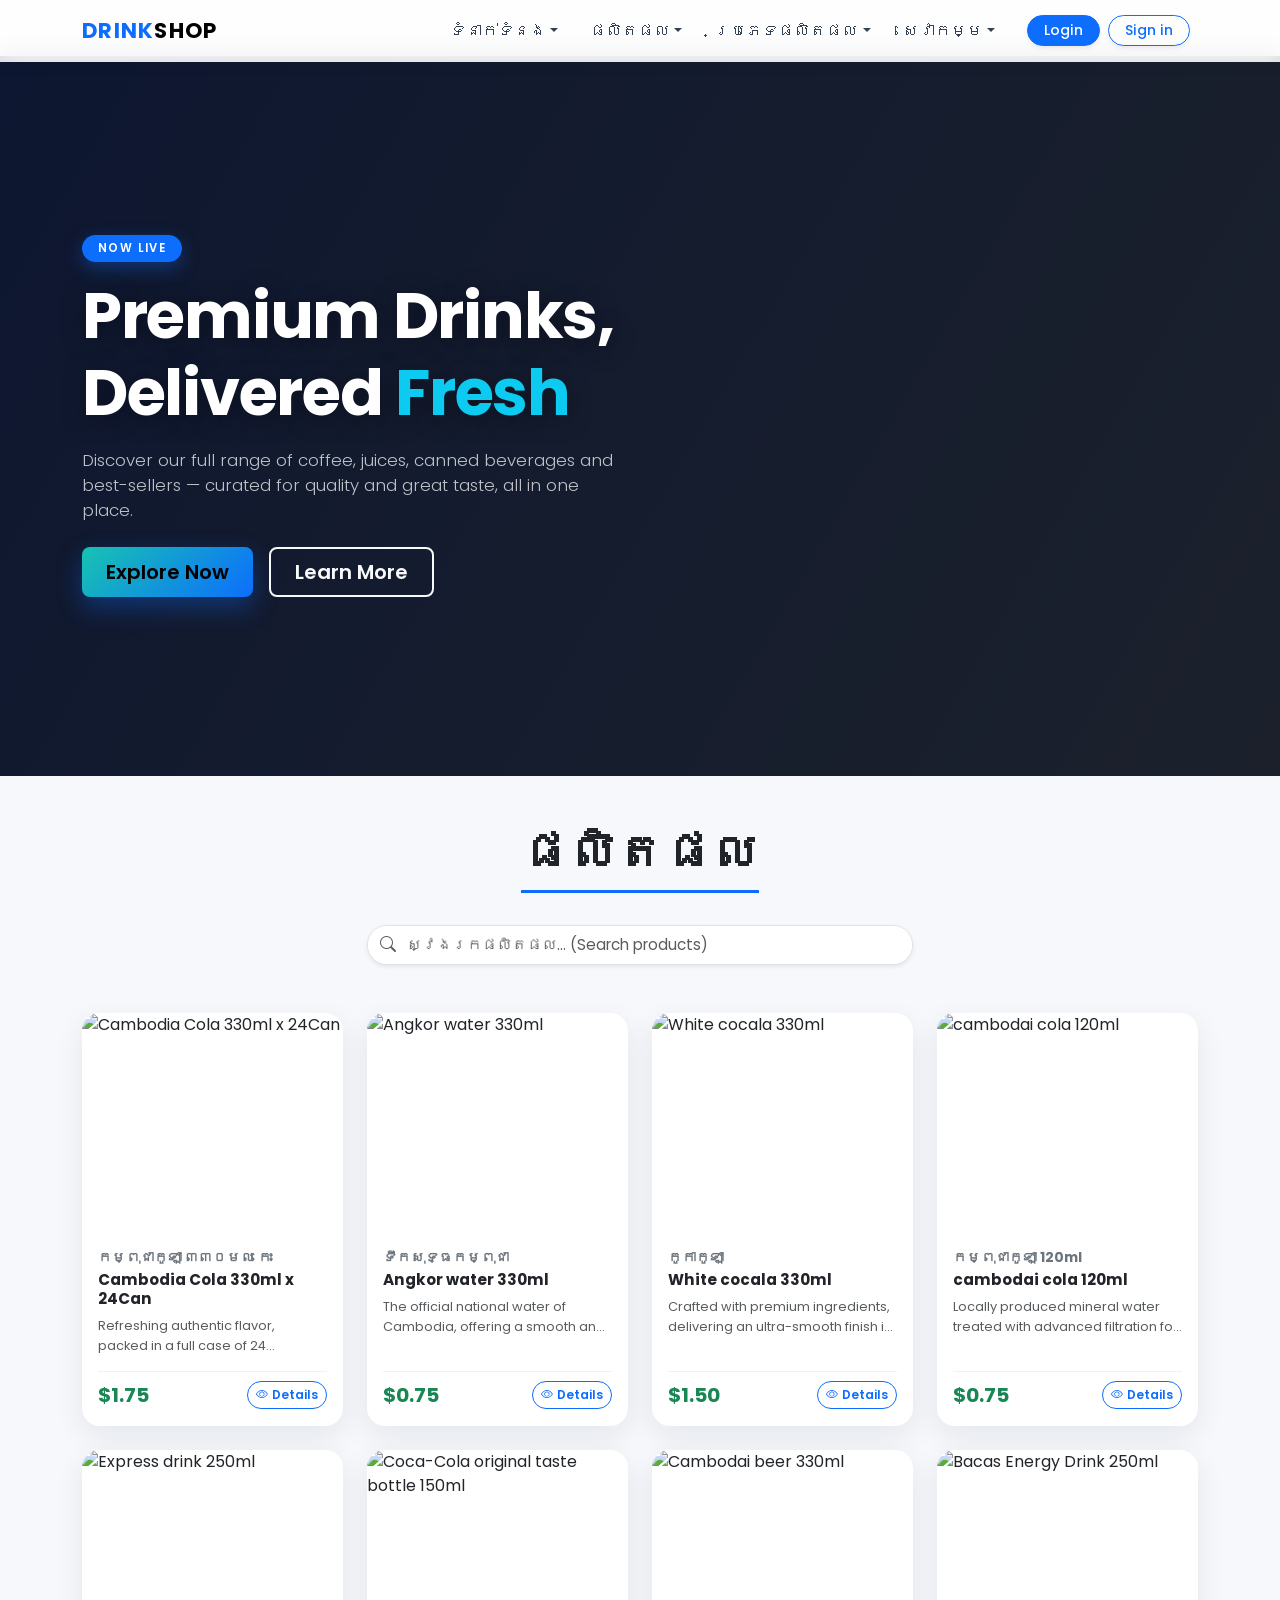
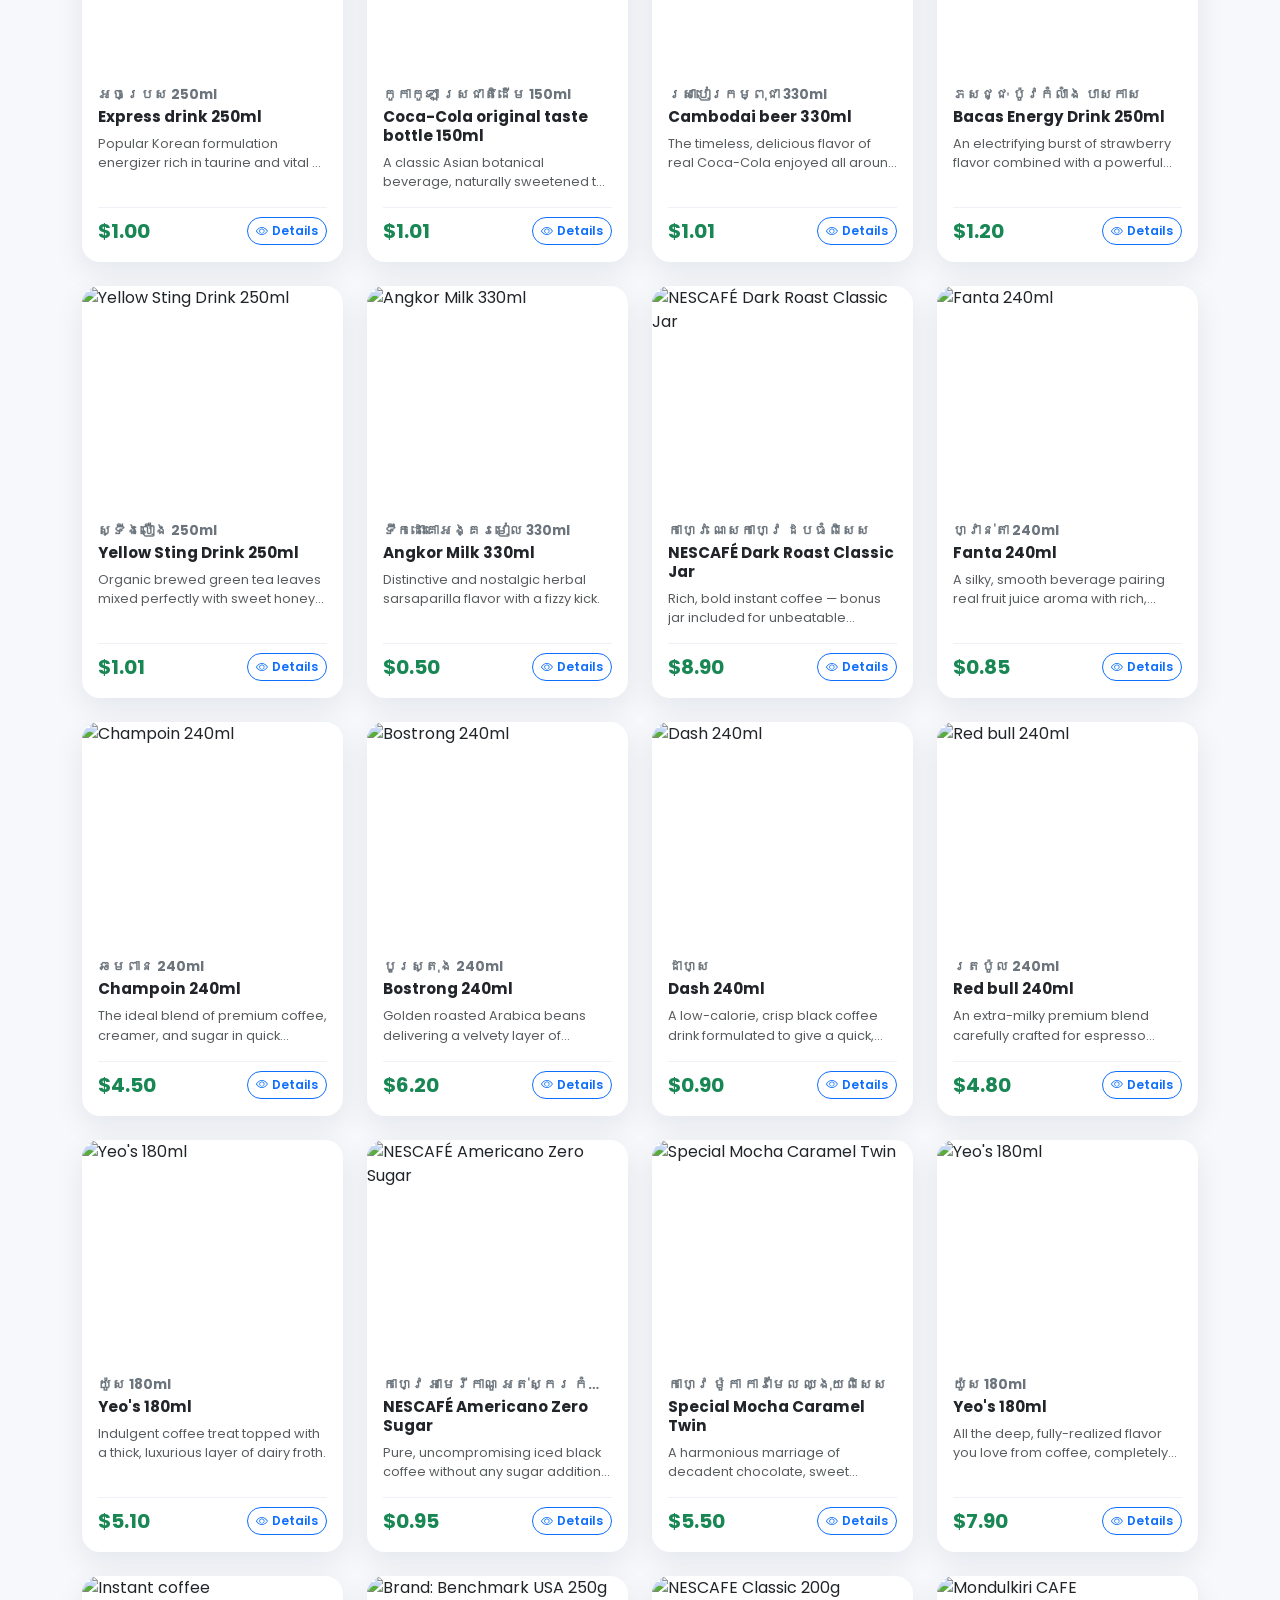
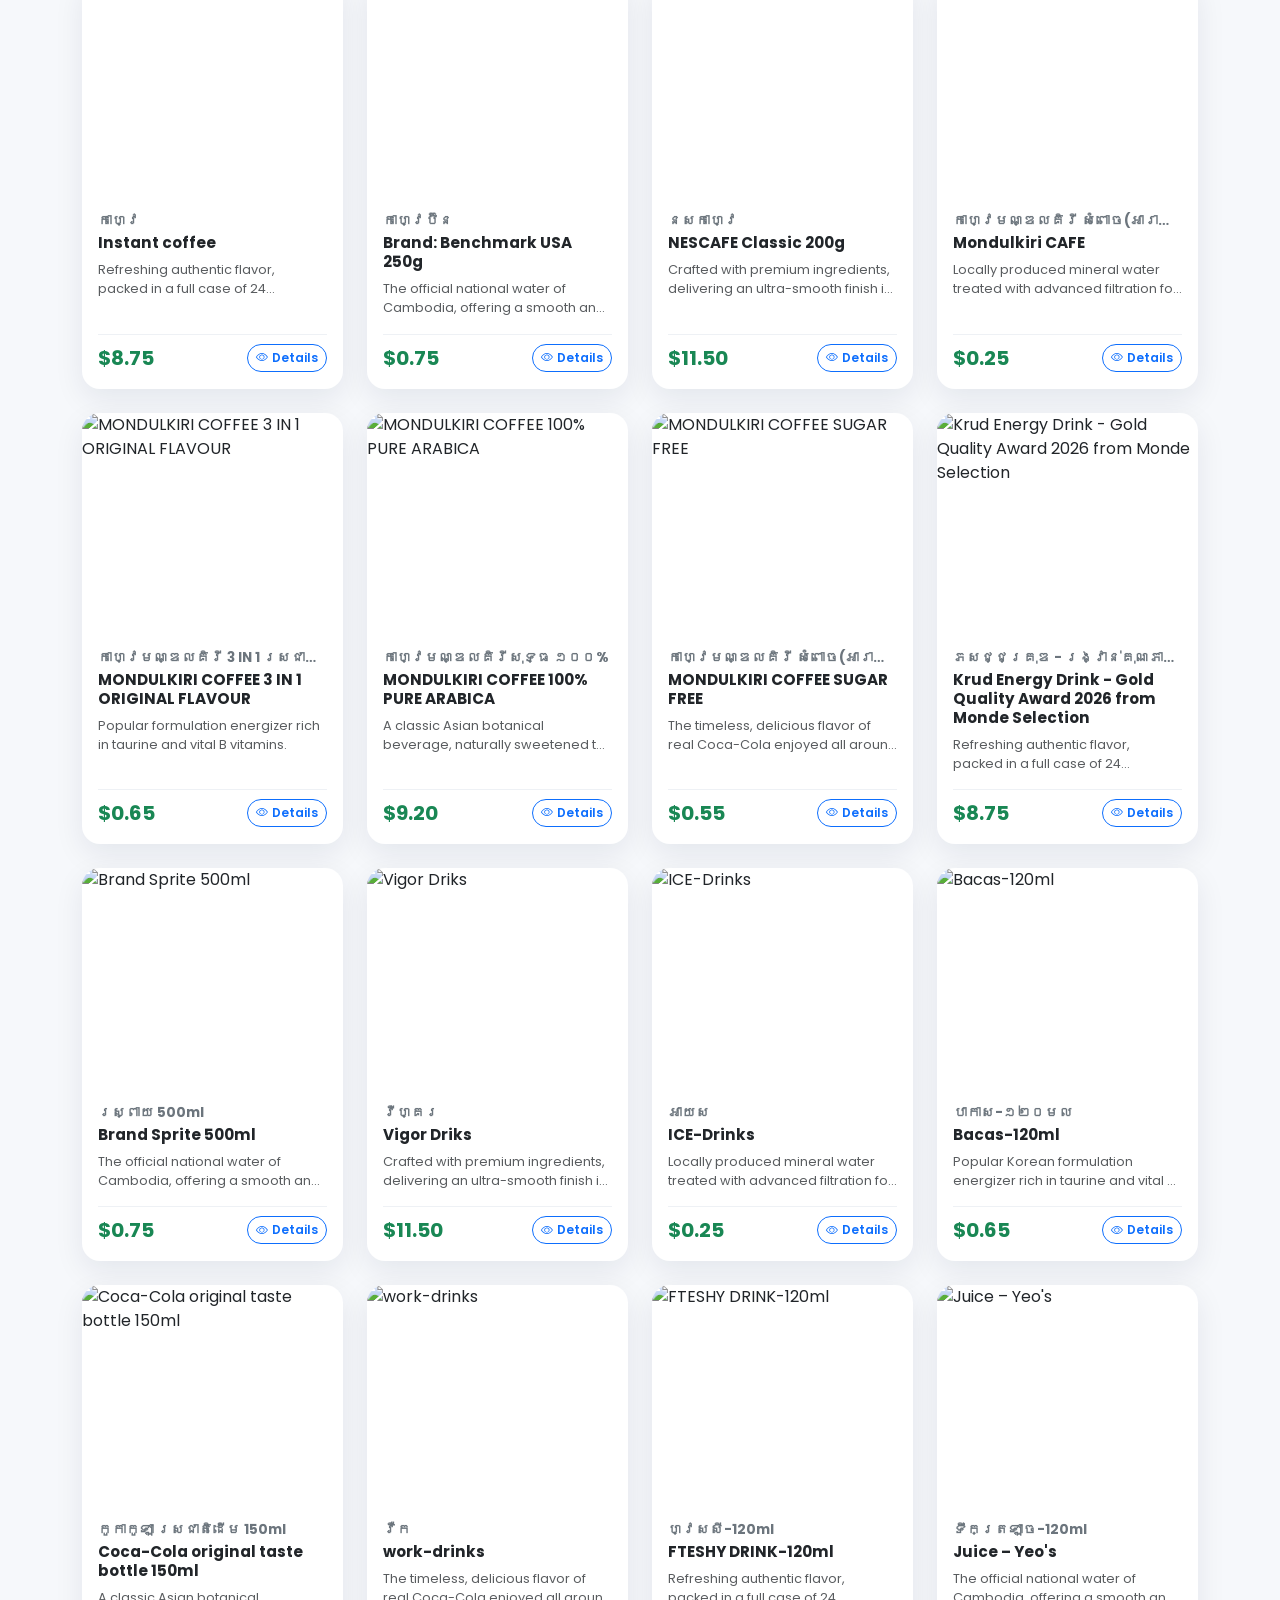
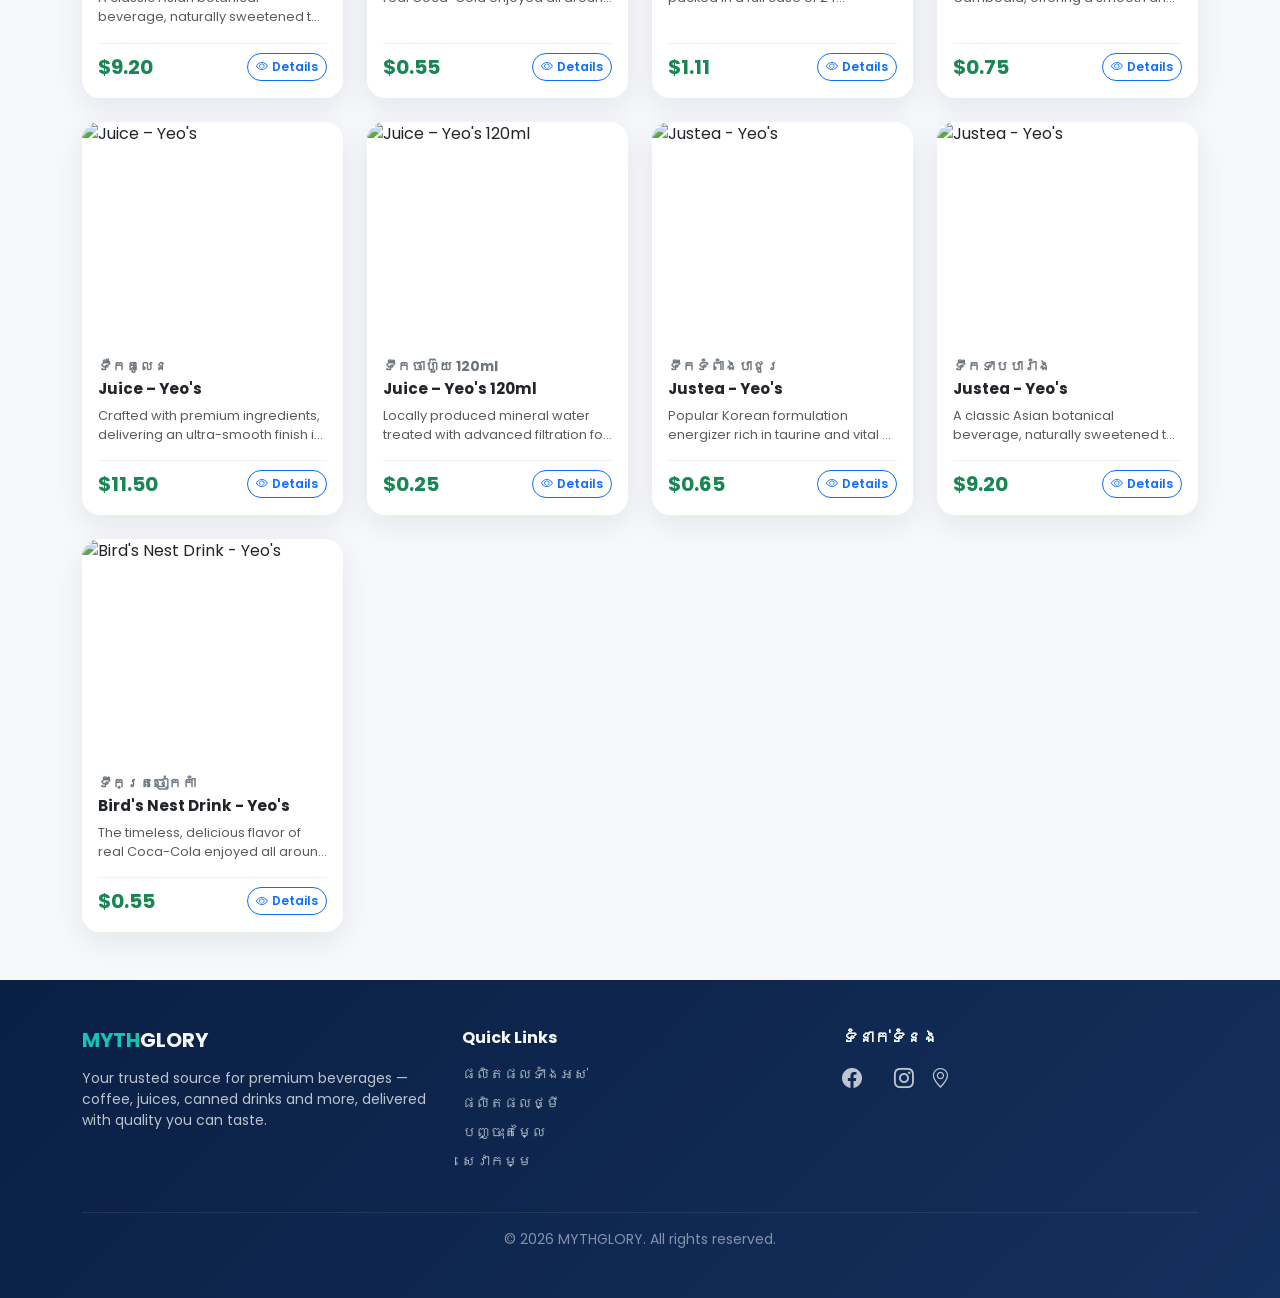
==== index.html @ 7df7619d "Add files via upload" ====
<!DOCTYPE html>
<html lang="en">
<head>
    <meta charset="UTF-8">
    <meta name="viewport" content="width=device-width, initial-scale=1.0">
    <title>MYTHGLORY — Premium Beverages & More</title>
    <link href="https://cdn.jsdelivr.net/npm/bootstrap@5.3.2/dist/css/bootstrap.min.css" rel="stylesheet">
    <link rel="stylesheet" href="https://cdn.jsdelivr.net/npm/bootstrap-icons@1.11.3/font/bootstrap-icons.min.css">
    <link rel="preconnect" href="https://fonts.googleapis.com">
    <link rel="preconnect" href="https://fonts.gstatic.com" crossorigin>
    <link href="https://fonts.googleapis.com/css2?family=Poppins:wght=300;400;500;600;700;800&display=swap" rel="stylesheet">
    <link rel="stylesheet" href="https://cdnjs.cloudflare.com/ajax/libs/font-awesome/7.0.1/css/all.min.css" integrity="sha512-2SwdPD6INVrV/lHTZbO2nodKhrnDdJK9/kg2XD1r9uGqPo1cUbujc+IYdlYdEErWNu69gVcYgdxlmVmzTWnetw==" crossorigin="anonymous" referrerpolicy="no-referrer" />
    <link rel="stylesheet" href="index.css">
</head>
<body>

  <nav class="navbar navbar-expand-lg navbar-light bg-light fixed-top custom-navbar">
    <div class="container d-flex align-items-center justify-content-between flex-nowrap w-100">
      <a class="navbar-brand d-flex align-items-center fw-bold text-uppercase tracking-wider flex-shrink-0 m-0" href="#">
        <img src="https://i.pinimg.com/736x/23/4c/52/234c52ee1af62a701565d122f885120a.jpg" onerror="this.style.display='none'" alt="MYTHGLORY Logo" class="me-2 custom-logo rounded">
        <span class="text-primary">Drink</span>Shop
      </a>

      <div class="collapse navbar-collapse" id="navbarProfessional">
        <ul class="navbar-nav ms-auto align-items-center pe-lg-3">
        <li class="nav-item dropdown">
  <a class="nav-link dropdown-toggle fw-medium px-3" href="#" id="contactDropdown" role="button" data-bs-toggle="dropdown" aria-expanded="false">ទំនាក់ទំនង</a>
 <ul class="dropdown-menu dropdown-menu-start dropdown-menu-lg-end border-0 shadow">
    <li>
        <a class="dropdown-item py-2 px-3 rounded" href="https://www.facebook.com/share/1NrCY9L8DC/?mibextid=wwXIfr">
            <i class="bi bi-facebook me-2 text-facebook" style="color: #1877f2;"></i>Facebook
        </a>
    </li>
    
    <li>
        <a class="dropdown-item py-2 px-3 rounded" href="https://t.me/SharrkTopup">
            <i class="fa-brands fa-telegram me-2" style="color: #24A1DE;"></i>Telegram
        </a>
    </li>
    
    <li>
        <a class="dropdown-item py-2 px-3 rounded" href="#">
            <i class="bi bi-twitter-x me-2" style="color: #000000;"></i>Twitter
        </a>
    </li>

    <li>
        <a class="dropdown-item py-2 px-3 rounded" href="#">
            <i class="bi bi-instagram me-2" style="color: #E1306C;"></i>Instagram
        </a>
    </li>
    
    <li><hr class="dropdown-divider my-2"></li>
   
    <li>
        <a class="dropdown-item py-2 px-3 rounded" href="#">
            <i class="bi bi-geo-alt me-2" style="color: #EA4335;"></i>Location
        </a>
    </li>
</ul>
</li>
          <li class="nav-item dropdown">
            <a class="nav-link dropdown-toggle fw-medium px-3" href="#" id="productDropdown" role="button" data-bs-toggle="dropdown" aria-expanded="false">ផលិតផល</a>
            <ul class="dropdown-menu dropdown-menu-start dropdown-menu-lg-end border-0 shadow">
              <li><a class="dropdown-item py-2 px-3 rounded" href="index.html">ផលិតផលទាំងអស់</a></li>
              <li><a class="dropdown-item py-2 px-3 rounded" href="newpro.html">ផលិតផលថ្មី</a></li>
              <li><a class="dropdown-item py-2 px-3 rounded" href="dicount.html">បញ្ចុះតម្លៃ</a></li>
              <li><hr class="dropdown-divider my-2"></li>
              <li><a class="dropdown-item py-2 px-3 rounded" href="#">ផ្សេង...</a></li>
            </ul>
          </li>
          <li class="nav-item dropdown">
            <a class="nav-link dropdown-toggle fw-medium px-3" href="#" id="categoryDropdown" role="button" data-bs-toggle="dropdown" aria-expanded="false">ប្រភេទផលិតផល</a>
            <ul class="dropdown-menu dropdown-menu-start dropdown-menu-lg-end border-0 shadow">
              <li><a class="dropdown-item py-2 px-3 rounded category-filter" href="#" data-category="all">ភេសជ្ជៈទាំងអស់</a></li>
              <li><a class="dropdown-item py-2 px-3 rounded category-filter" href="cofe.html" data-category="coffee">កាហ្វេ</a></li>
              <li><a class="dropdown-item py-2 px-3 rounded category-filter" href="juice.html" data-category="juice">ទឹកផ្លែឈើ</a></li>
              <li><a class="dropdown-item py-2 px-3 rounded category-filter" href="drinks.html" data-category="canned">ភេសជ្ជៈកំប៉ុង</a></li>
              <li><a class="dropdown-item py-2 px-3 rounded category-filter" href="#" data-category="best-seller">លក់ដាច់</a></li>
              <li><hr class="dropdown-divider my-2"></li>
              <li><a class="dropdown-item py-2 px-3 rounded category-filter" href="#" data-category="other">ផ្សេង...</a></li>
            </ul>
          </li>
          <li class="nav-item dropdown">
            <a class="nav-link dropdown-toggle fw-medium px-3" href="#" id="servicesDropdown" role="button" data-bs-toggle="dropdown" aria-expanded="false">សេវាកម្ម</a>
            <ul class="dropdown-menu dropdown-menu-start dropdown-menu-lg-end border-0 shadow">
              <li><a class="dropdown-item py-2 px-3 rounded" href="https://maps.app.goo.gl/zK3zwAmj5eguGABx9?g_st=ic">delivery</a></li>
              <li><a class="dropdown-item py-2 px-3 rounded" href="https://maps.app.goo.gl/zK3zwAmj5eguGABx9?g_st=ic">Location</a></li>
              <li><a class="dropdown-item py-2 px-3 rounded" href="#">app</a></li>
              <li><hr class="dropdown-divider my-2"></li>
              <li><a class="dropdown-item py-2 px-3 rounded" href="#">Other</a></li>
            </ul>
          </li>
        </ul>
      </div>

      <div class="d-flex align-items-center flex-shrink-0 ms-auto style-button-group" style="z-index: 1021;">
        <a class="btn btn-sm btn-primary rounded-pill px-3 shadow-sm fw-medium me-2" href="login.html">Login</a>
        <a class="btn btn-sm btn-outline-primary rounded-pill px-3 shadow-sm fw-medium me-2 d-none d-sm-inline-block" href="#">Sign in</a>
        <button class="navbar-toggler border-0 shadow-none p-0" type="button" data-bs-toggle="collapse" data-bs-target="#navbarProfessional" aria-controls="navbarProfessional" aria-expanded="false" aria-label="Toggle navigation">
          <span class="navbar-toggler-icon"></span>
        </button>
      </div>
    </div>
  </nav>

  <div class="position-relative w-100 overflow-hidden bg-dark text-white d-flex align-items-center" style="min-height: 80vh; margin-top: 56px;">
    <div class="position-absolute top-0 start-0 w-100 h-100 banner-slideshow">
      <div class="slide" style="background-image: url('https://i.pinimg.com/736x/63/cf/b2/63cfb25637b67f9c48469c7974def1f0.jpg');"></div>
      <div class="slide" style="background-image: url('https://i.pinimg.com/1200x/8d/7f/c3/8d7fc3beed5179fde64091af34b75c60.jpg');"></div>
      <div class="slide" style="background-image: url('https://i.pinimg.com/1200x/b5/d3/99/b5d399411d5e3894d7f41a35d185d151.jpg');"></div>
    </div>

    <div class="position-absolute top-0 start-0 w-100 h-100 hero-overlay" style="z-index: 1;"></div>

    <div class="container position-relative py-5 text-center text-md-start" style="z-index: 2;">
      <div class="row">
        <div class="col-md-8 col-lg-6">
          <span class="badge bg-primary px-3 py-2 rounded-pill mb-3 text-uppercase tracking-wider fw-semibold">Now Live</span>
          <h1 class="display-3 fw-bold mb-3 tracking-tight">Premium Drinks, <br>Delivered <span class="text-info">Fresh</span></h1>
          <p class="lead text-light opacity-75 mb-4">
            Discover our full range of coffee, juices, canned beverages and best-sellers — curated for quality and great taste, all in one place.
          </p>
          <div class="d-grid gap-2 d-md-flex justify-content-md-start">
            <button type="button" class="btn btn-info btn-lg px-4 me-md-2 fw-semibold" onclick="document.getElementById('product-search').scrollIntoView({behavior:'smooth', block:'center'}); document.getElementById('product-search').focus();">Explore Now</button>
            <button type="button" class="btn btn-outline-light btn-lg px-4" onclick="document.getElementById('product-container').scrollIntoView({behavior:'smooth'});">Learn More</button>
          </div>
        </div>
      </div>
    </div>
  </div>

  <div class="container my-5 text-center">
    <h1 class="display-5 fw-bold border-bottom d-inline-block pb-2 text-dark">ផលិតផល</h1>

    <div class="row justify-content-center mt-4">
      <div class="col-md-6 col-11">
        <div class="input-group shadow-sm rounded-pill overflow-hidden border">
          <span class="input-group-text bg-white border-0 pe-1"><i class="bi bi-search text-muted"></i></span>
          <input type="text" id="product-search" class="form-control border-0 ps-2 py-2" placeholder="ស្វែងរកផលិតផល... (Search products)">
        </div>
      </div>
    </div>
  </div>

  <!-- Note: Changed row-cols-1 to row-cols-2 below for two cards on mobile -->
  <div class="container mb-5">
    <div class="row row-cols-2 row-cols-sm-2 row-cols-md-4 g-3 g-md-4" id="product-container">
    </div>
  </div>

  <div class="modal fade" id="productDetailModal" tabindex="-1" aria-hidden="true">
    <div class="modal-dialog modal-dialog-centered modal-lg">
      <div class="modal-content border-0 shadow rounded-4 overflow-hidden">
        <div class="modal-body p-0">
          <div class="position-relative">
            <button type="button" class="btn-close position-absolute top-0 end-0 m-3 bg-white p-2 rounded-circle shadow-sm" data-bs-dismiss="modal" aria-label="Close" style="z-index: 10;"></button>
          </div>
          <div class="row g-0" id="modal-dynamic-content">
          </div>
        </div>
      </div>
    </div>
  </div>

  <footer class="bg-dark text-light py-5 mt-5">
    <div class="container">
      <div class="row gy-4">
        <div class="col-md-4">
          <h5 class="fw-bold mb-3"><span class="text-primary">MYTH</span>GLORY</h5>
          <p class="text-light opacity-75 small">Your trusted source for premium beverages — coffee, juices, canned drinks and more, delivered with quality you can taste.</p>
        </div>
        <div class="col-md-4">
          <h6 class="fw-bold mb-3">Quick Links</h6>
          <ul class="list-unstyled small">
            <li class="mb-2"><a href="index.html" class="text-light text-decoration-none opacity-75">ផលិតផលទាំងអស់</a></li>
            <li class="mb-2"><a href="#" class="text-light text-decoration-none opacity-75">ផលិតផលថ្មី</a></li>
            <li class="mb-2"><a href="#" class="text-light text-decoration-none opacity-75">បញ្ចុះតម្លៃ</a></li>
            <li class="mb-2"><a href="https://www.facebook.com/share/1NrCY9L8DC/?mibextid=wwXIfr" class="text-light text-decoration-none opacity-75">សេវាកម្ម</a></li>
          </ul>
        </div>
        <div class="col-md-4">
          <h6 class="fw-bold mb-3">ទំនាក់ទំនង</h6>
          <div class="d-flex gap-3 fs-5">
            <a href="https://www.facebook.com/share/1NrCY9L8DC/?mibextid=wwXIfr" class="text-light opacity-75"><i class="bi bi-facebook"></i></a>
            <a href="https://t.me/SharrkTopup" class="text-light opacity-75"><i class="fa-brands fa-telegram"></i>
            <a href="#" class="text-light opacity-75"><i class="bi bi-instagram"></i></a>
            <a href="#" class="text-light opacity-75"><i class="bi bi-geo-alt"></i></a>
          </div>
        </div>
      </div>
      <hr class="border-secondary mt-4">
      <p class="text-center small text-light opacity-50 mb-0">&copy; 2026 MYTHGLORY. All rights reserved.</p>
    </div>
  </footer>

  <script src="https://cdn.jsdelivr.net/npm/bootstrap@5.3.2/dist/js/bootstrap.bundle.min.js"></script>
  <script src="index.js"></script>
</body>
</html>
---- index.css ----
/* ===================================================
   MYTHGLORY — Premium Beverages
   Modern UI styling
=================================================== */

:root {
  --brand-primary: #0d6efd;
  --brand-dark: #0a1f44;
  --brand-accent: #17c3b2;
  --bg-soft: #f6f8fb;
  --radius-lg: 18px;
  --radius-md: 12px;
  --shadow-soft: 0 10px 30px rgba(13, 25, 60, 0.08);
  --shadow-hover: 0 16px 40px rgba(13, 25, 60, 0.16);
}

* {
  font-family: 'Poppins', sans-serif;
}

body {
  background-color: var(--bg-soft);
  color: #1f2937;
}

.tracking-wider { letter-spacing: 0.08em; }
.tracking-tight { letter-spacing: -0.02em; }

/* ===================== NAVBAR ===================== */
.custom-navbar {
  background: rgba(255, 255, 255, 0.85) !important;
  backdrop-filter: blur(12px);
  box-shadow: 0 2px 16px rgba(0, 0, 0, 0.06);
  padding-top: 0.6rem;
  padding-bottom: 0.6rem;
  transition: all 0.3s ease;
}

.custom-logo {
  width: 38px;
  height: 38px;
  object-fit: cover;
  box-shadow: 0 2px 8px rgba(0,0,0,0.15);
}

.navbar-brand {
  font-size: 1.35rem;
  letter-spacing: 0.06em;
}

.navbar-nav .nav-link {
  color: #344054;
  position: relative;
  transition: color 0.2s ease;
}

.navbar-nav .nav-link:hover,
.navbar-nav .nav-link:focus {
  color: var(--brand-primary);
}

.dropdown-menu {
  border-radius: var(--radius-md);
  padding: 0.5rem;
  margin-top: 0.5rem;
  animation: fadeSlideDown 0.18s ease;
}

.dropdown-item {
  font-size: 0.92rem;
  transition: background 0.15s ease, color 0.15s ease;
}

.dropdown-item:hover {
  background-color: rgba(13, 110, 253, 0.08);
  color: var(--brand-primary);
}

@keyframes fadeSlideDown {
  from { opacity: 0; transform: translateY(-6px); }
  to { opacity: 1; transform: translateY(0); }
}

.style-button-group .btn {
  font-weight: 600;
  letter-spacing: 0.02em;
  transition: transform 0.15s ease, box-shadow 0.15s ease;
}

.style-button-group .btn:hover {
  transform: translateY(-2px);
}

/* ===================== HERO / BANNER ===================== */
.banner-slideshow {
  position: absolute;
  inset: 0;
}

.banner-slideshow .slide {
  position: absolute;
  inset: 0;
  background-size: cover;
  background-position: center;
  opacity: 0;
  transform: scale(1.05);
  transition: opacity 1.6s ease-in-out, transform 8s ease-in-out;
  animation: bannerFade 15s infinite;
}

.banner-slideshow .slide:nth-child(1) { animation-delay: 0s; }
.banner-slideshow .slide:nth-child(2) { animation-delay: 5s; }
.banner-slideshow .slide:nth-child(3) { animation-delay: 10s; }

@keyframes bannerFade {
  0%   { opacity: 0; transform: scale(1.05); }
  5%   { opacity: 1; transform: scale(1); }
  30%  { opacity: 1; transform: scale(1.08); }
  35%  { opacity: 0; transform: scale(1.08); }
  100% { opacity: 0; }
}

/* dark gradient overlay for readability */
.hero-overlay {
  background: linear-gradient(120deg, rgba(10, 20, 50, 0.85) 0%, rgba(10, 20, 50, 0.55) 45%, rgba(10, 20, 50, 0.25) 100%);
}

.display-3 {
  font-weight: 800;
  text-shadow: 0 4px 24px rgba(0,0,0,0.35);
}

.lead {
  max-width: 540px;
  font-size: 1.05rem;
}

.badge.bg-primary {
  letter-spacing: 0.12em;
  font-size: 0.72rem;
  box-shadow: 0 6px 18px rgba(13,110,253,0.35);
}

.btn-info {
  background: linear-gradient(135deg, #17c3b2, #0d6efd);
  border: none;
  box-shadow: 0 10px 24px rgba(13,110,253,0.35);
  transition: transform 0.2s ease, box-shadow 0.2s ease;
}

.btn-info:hover {
  transform: translateY(-3px);
  box-shadow: 0 14px 30px rgba(13,110,253,0.45);
}

.btn-outline-light {
  border-width: 2px;
  font-weight: 600;
  transition: all 0.2s ease;
}

.btn-outline-light:hover {
  background: rgba(255,255,255,0.15);
  transform: translateY(-3px);
}

/* ===================== SECTION TITLE ===================== */
h1.display-5 {
  font-weight: 800;
  letter-spacing: -0.01em;
  border-bottom: 3px solid var(--brand-primary) !important;
}

/* ===================== SEARCH BAR ===================== */
#product-search {
  font-size: 0.95rem;
}

.input-group.shadow-sm.rounded-pill {
  border-radius: 50px !important;
  transition: box-shadow 0.2s ease, border-color 0.2s ease;
  background: #fff;
}

.input-group.shadow-sm.rounded-pill:focus-within {
  box-shadow: 0 6px 24px rgba(13,110,253,0.18) !important;
  border-color: var(--brand-primary) !important;
}

/* ===================== PRODUCT CARDS ===================== */
#product-container .card {
  border-radius: var(--radius-lg) !important;
  box-shadow: var(--shadow-soft) !important;
  transition: transform 0.25s ease, box-shadow 0.25s ease;
  overflow: hidden;
}

#product-container .col:hover .card {
  transform: translateY(-6px);
  box-shadow: var(--shadow-hover) !important;
}

#product-container .card-img-top {
  transition: transform 0.4s ease;
}

#product-container .col:hover .card-img-top {
  transform: scale(1.06);
}

.card-title {
  font-size: 0.95rem;
}

.card-price {
  font-weight: 700;
  font-size: 1.15rem;
}

#product-container .btn-outline-primary {
  border-radius: 50px;
  font-weight: 600;
  transition: all 0.2s ease;
}

#product-container .btn-outline-primary:hover {
  background-color: var(--brand-primary);
  color: #fff;
}

.border-top {
  border-color: #eef1f5 !important;
}

/* ===================== MODAL ===================== */
#productDetailModal .modal-content {
  border-radius: 24px !important;
}

#productDetailModal .modal-body img {
  border-radius: var(--radius-md);
}

#modal-interactive-panel h3.text-success {
  font-size: 1.8rem;
}

#modal-interactive-panel .btn-dark {
  background: var(--brand-dark);
  border: none;
  border-radius: 50px;
  transition: transform 0.2s ease;
}

#modal-interactive-panel .btn-dark:hover {
  transform: translateY(-2px);
}

#modal-interactive-panel .btn-success {
  border-radius: 50px;
  background: linear-gradient(135deg, #20c997, #17a673);
  border: none;
  transition: transform 0.2s ease;
}

#modal-interactive-panel .btn-success:hover {
  transform: translateY(-2px);
}

#modal-interactive-panel .input-group {
  border-radius: 50px;
  overflow: hidden;
}

/* QR payment buttons */
#modal-interactive-panel .btn-outline-danger,
#modal-interactive-panel .btn-primary {
  border-radius: 50px;
  font-weight: 600;
}

/* ===================== FOOTER ===================== */
footer {
  background: linear-gradient(135deg, #0a1f44, #14305c) !important;
}

footer a:hover {
  color: rgb(0, 225, 255) !important;
  opacity: 1 !important;
}

footer h5 .text-primary {
  color: var(--brand-accent) !important;
}

/* ===================== RESPONSIVE TWEAKS ===================== */
@media (max-width: 768px) {
  .display-3 { font-size: 2.4rem; }
  .lead { font-size: 0.95rem; }
}
#product-container .card img {
  height: 120px;
  object-fit: cover;
}

@media (max-width: 576px) {
  #product-container .card-body {
    padding: 0.6rem;
  }
  #product-container .card-title {
    font-size: 0.85rem;
  }
  #product-container .card-text {
    font-size: 0.75rem;
  }
}
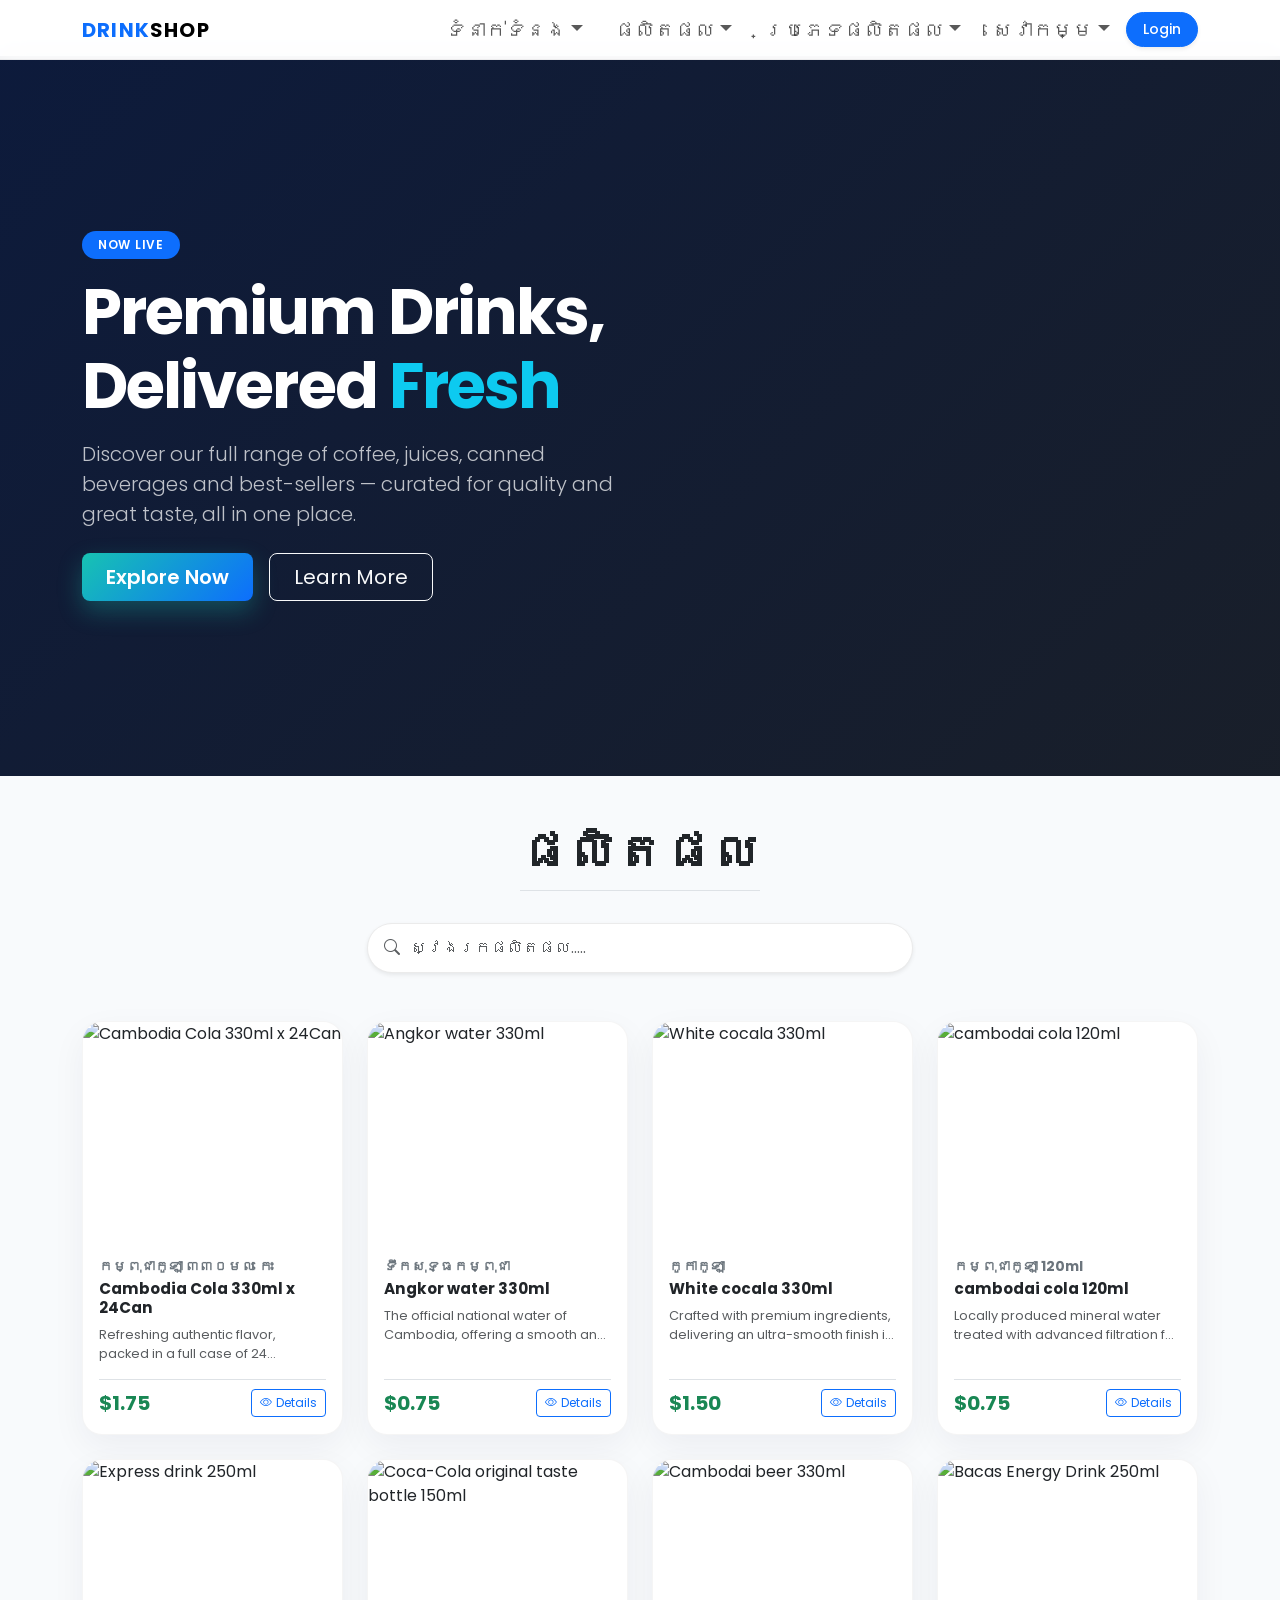
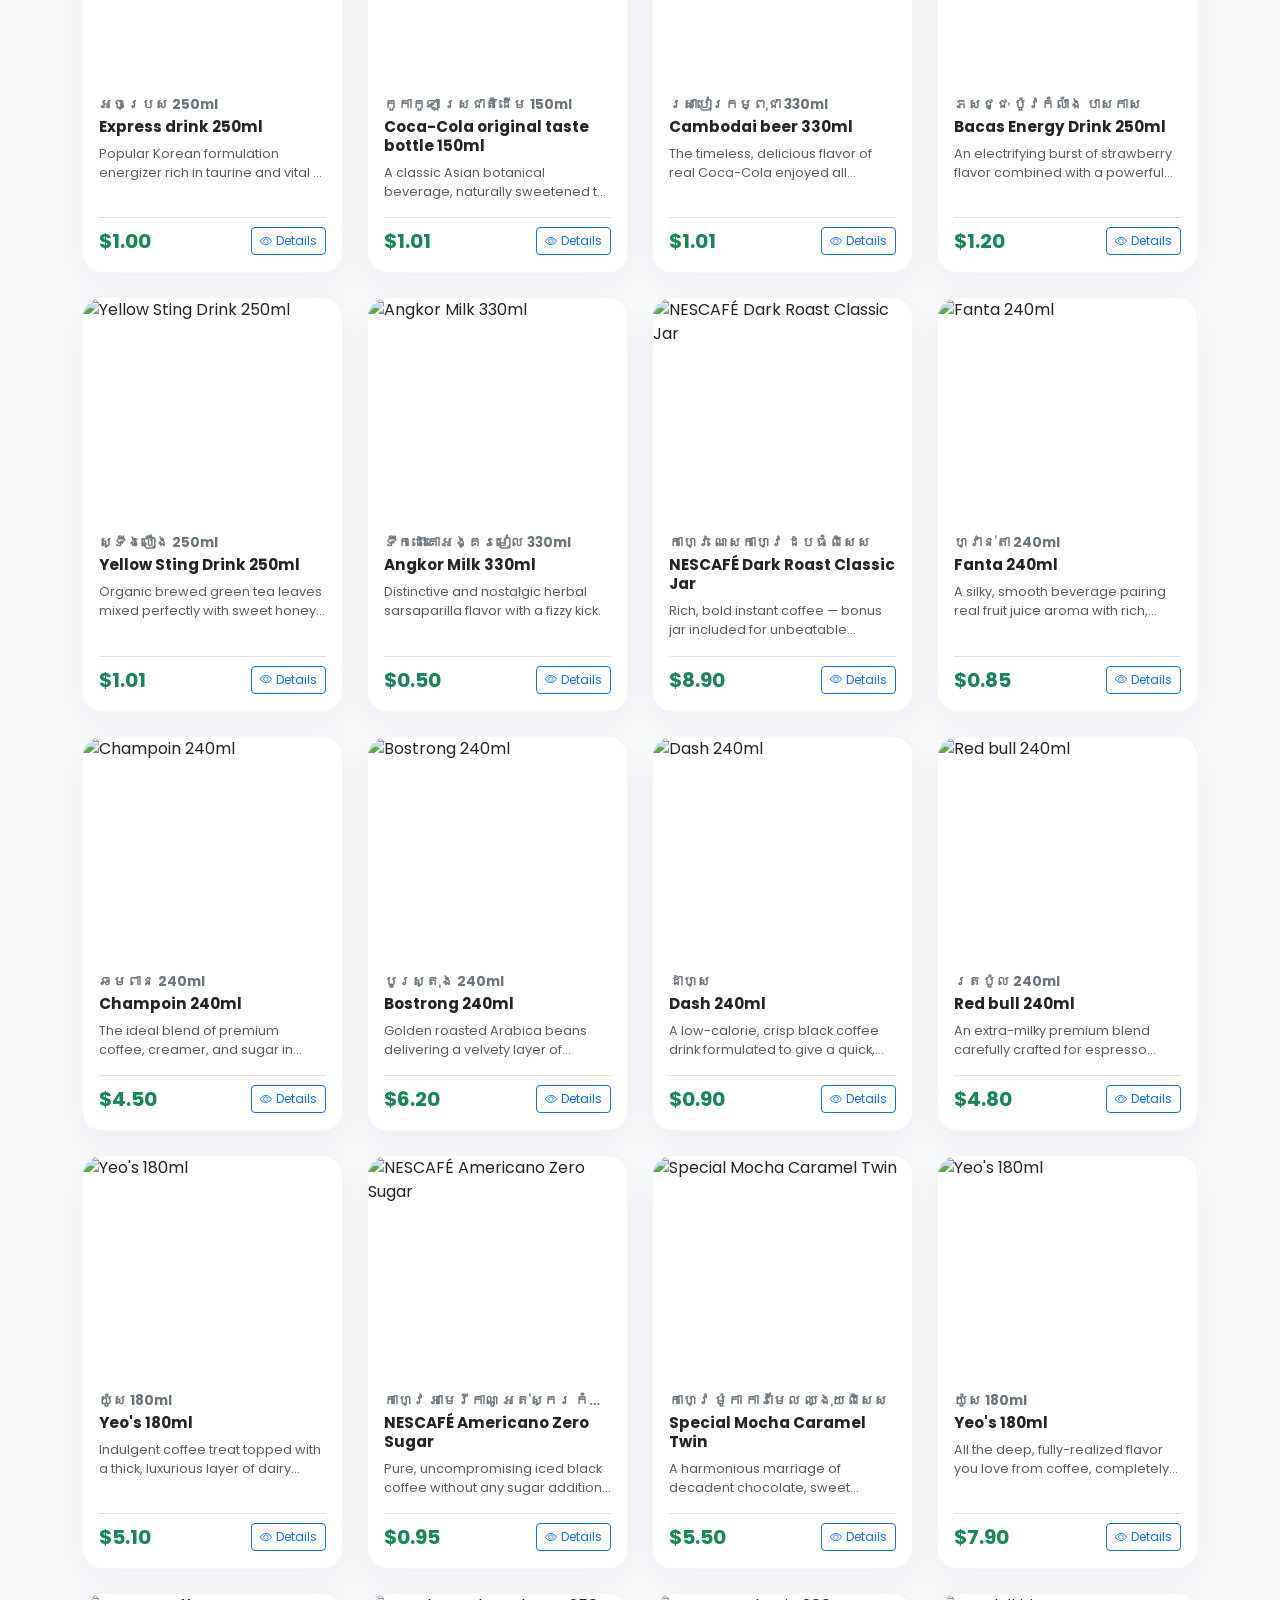
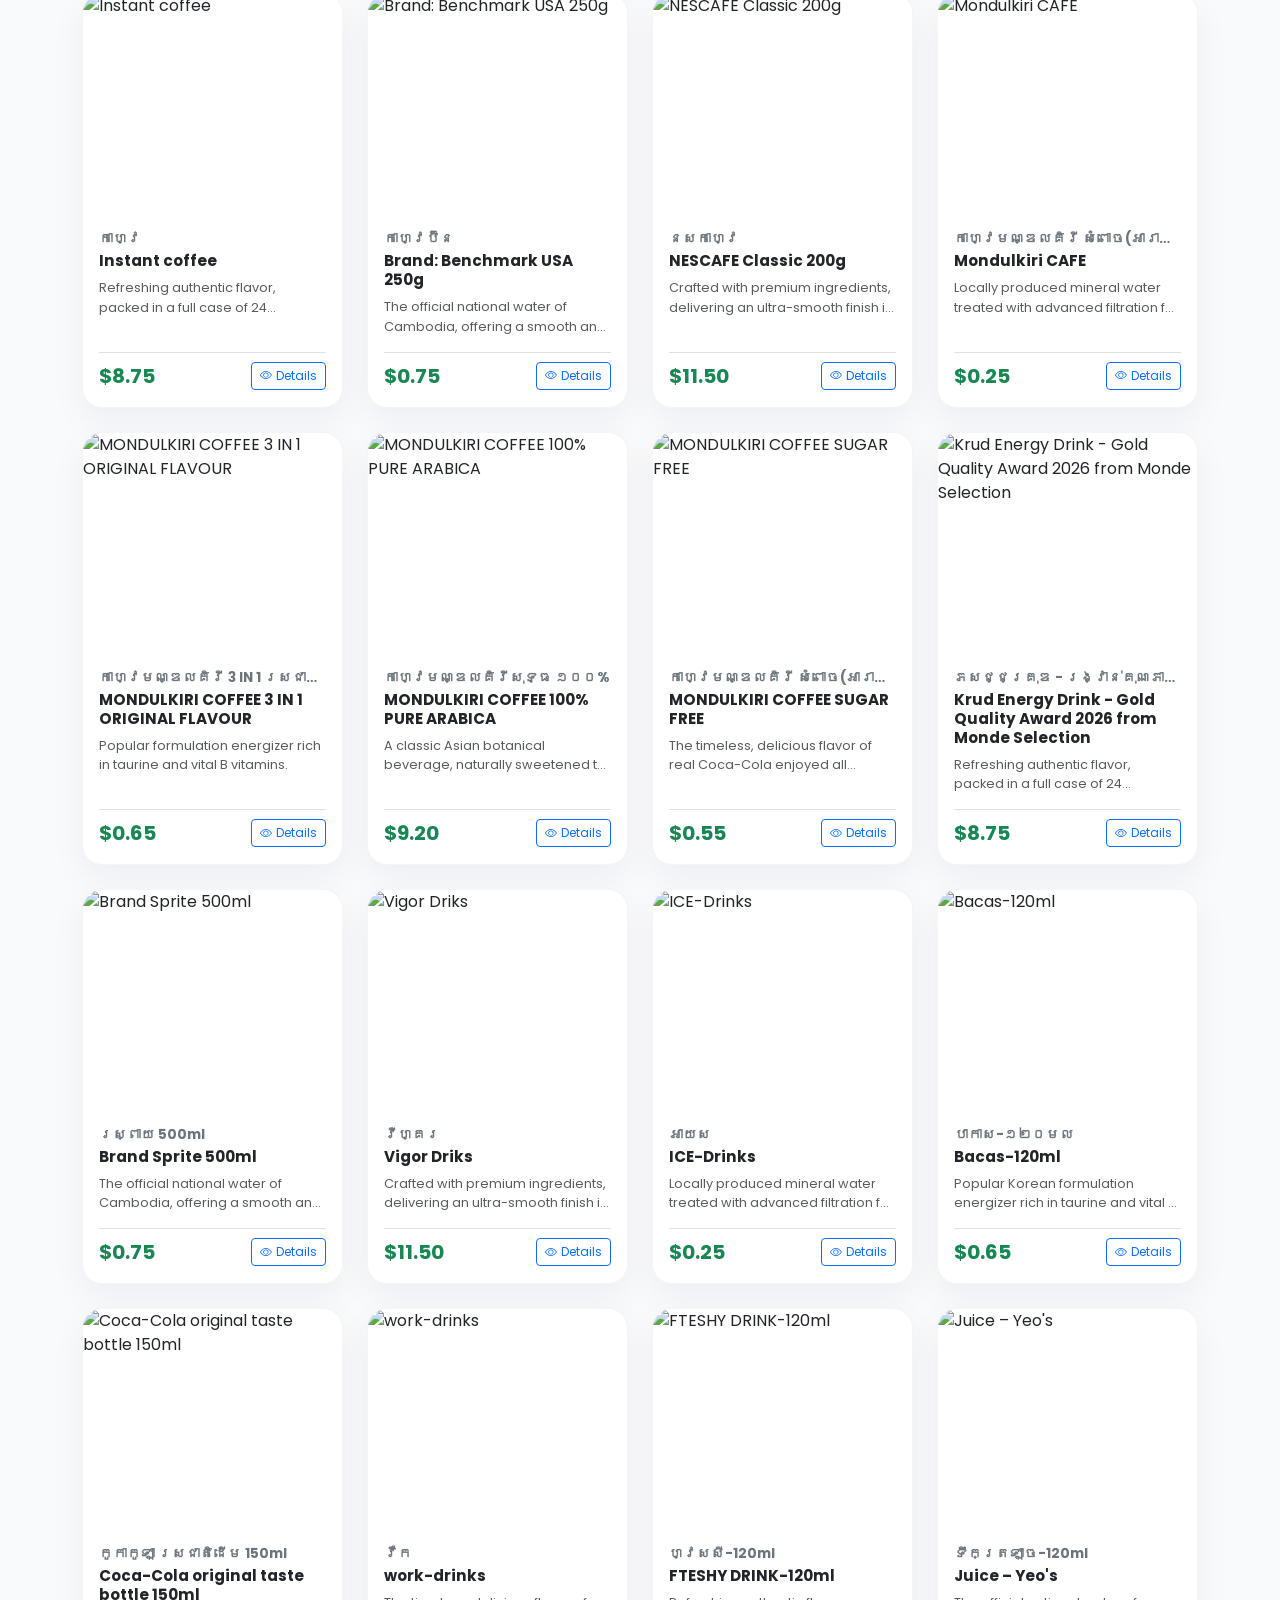
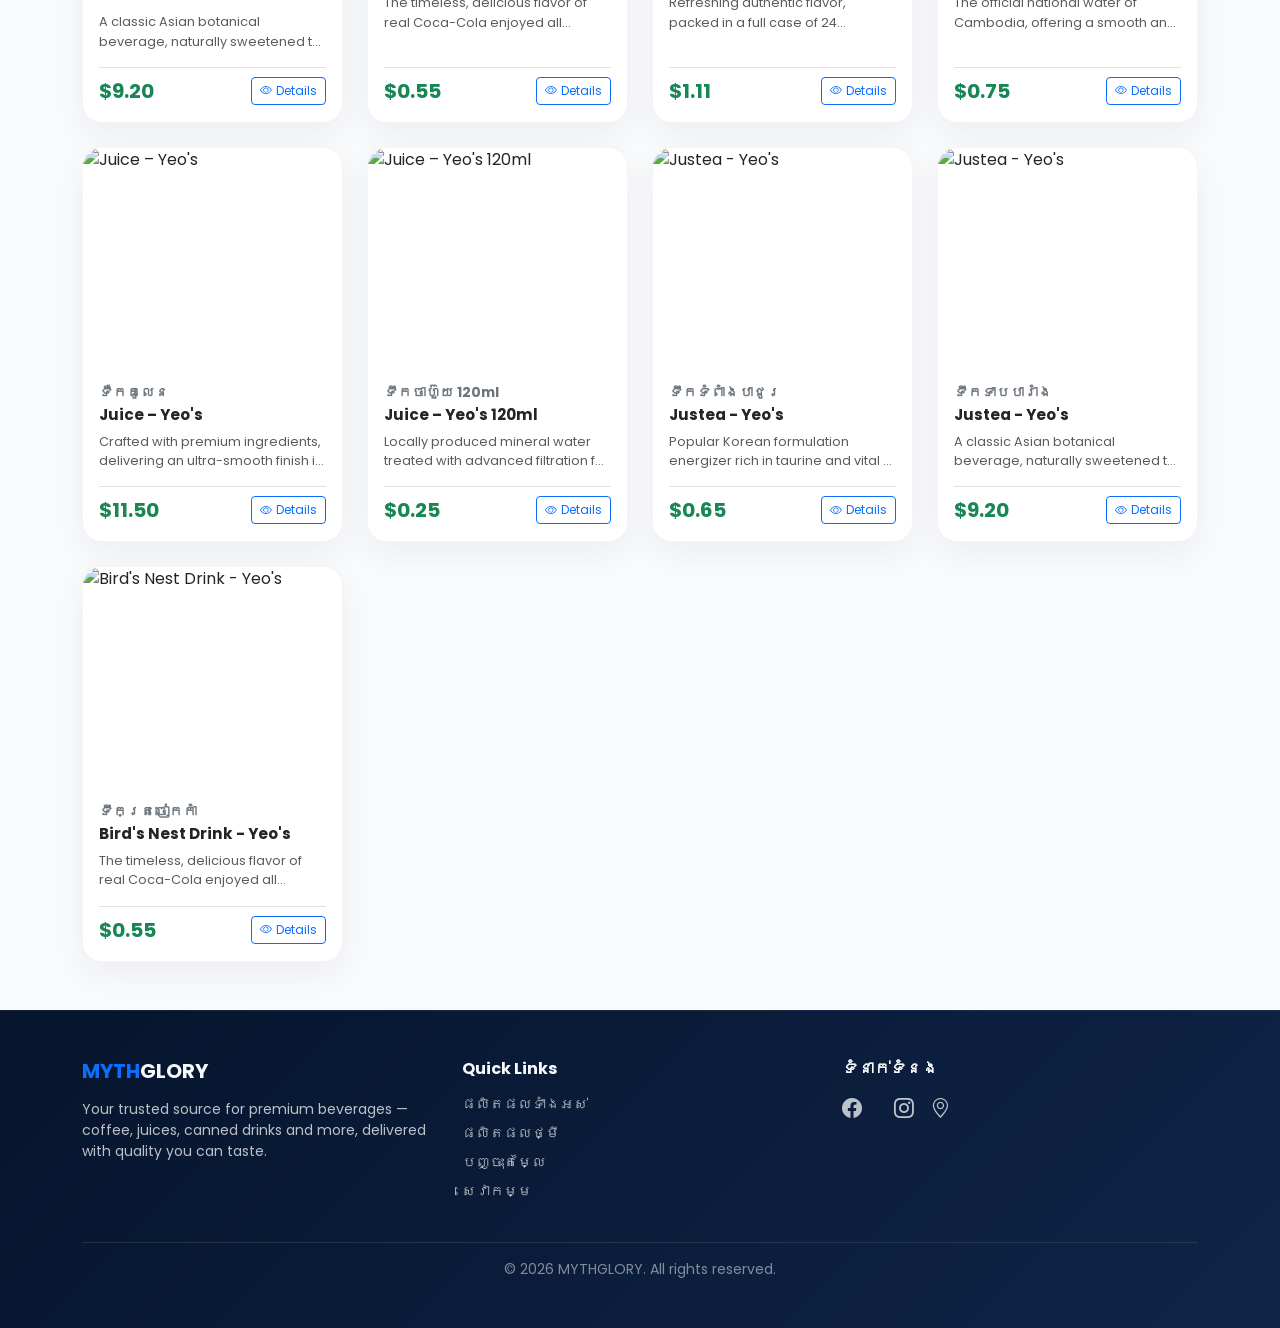
==== commit 0f595e65: "Update drinks_pro content" ====
--- a/index.html
+++ b/index.html
@@ -3,7 +3,7 @@
 <head>
     <meta charset="UTF-8">
     <meta name="viewport" content="width=device-width, initial-scale=1.0">
-    <title>MYTHGLORY — Premium Beverages & More</title>
+    <title>Drink_store</title>
     <link href="https://cdn.jsdelivr.net/npm/bootstrap@5.3.2/dist/css/bootstrap.min.css" rel="stylesheet">
     <link rel="stylesheet" href="https://cdn.jsdelivr.net/npm/bootstrap-icons@1.11.3/font/bootstrap-icons.min.css">
     <link rel="preconnect" href="https://fonts.googleapis.com">
@@ -13,96 +13,83 @@
     <link rel="stylesheet" href="index.css">
 </head>
 <body>
+<nav class="navbar navbar-expand-lg navbar-light bg-light fixed-top custom-navbar">
+  <div class="container d-flex align-items-center justify-content-between w-100">
+    
+    <!-- Logo Left -->
+    <a class="navbar-brand d-flex align-items-center fw-bold text-uppercase tracking-wider m-0" href="#">
+      <img src="https://i.pinimg.com/736x/23/4c/52/234c52ee1af62a701565d122f885120a.jpg" onerror="this.style.display='none'" alt="MYTHGLORY Logo" class="me-2 custom-logo rounded">
+      <span class="text-primary">Drink</span>Shop
+    </a>
 
-  <nav class="navbar navbar-expand-lg navbar-light bg-light fixed-top custom-navbar">
-    <div class="container d-flex align-items-center justify-content-between flex-nowrap w-100">
-      <a class="navbar-brand d-flex align-items-center fw-bold text-uppercase tracking-wider flex-shrink-0 m-0" href="#">
-        <img src="https://i.pinimg.com/736x/23/4c/52/234c52ee1af62a701565d122f885120a.jpg" onerror="this.style.display='none'" alt="MYTHGLORY Logo" class="me-2 custom-logo rounded">
-        <span class="text-primary">Drink</span>Shop
-      </a>
+    <!-- Right Controls: Always Visible Login + Hamburger Toggle -->
+    
 
-      <div class="collapse navbar-collapse" id="navbarProfessional">
-        <ul class="navbar-nav ms-auto align-items-center pe-lg-3">
+    <!-- Collapsible Mobile Overlay / Menu links -->
+    <div class="collapse navbar-collapse" id="navbarProfessional">
+      <ul class="navbar-nav ms-auto align-items-lg-center mt-3 mt-lg-0 custom-mobile-menu">
+        
+        <!-- Contact Dropdown -->
         <li class="nav-item dropdown">
-  <a class="nav-link dropdown-toggle fw-medium px-3" href="#" id="contactDropdown" role="button" data-bs-toggle="dropdown" aria-expanded="false">ទំនាក់ទំនង</a>
- <ul class="dropdown-menu dropdown-menu-start dropdown-menu-lg-end border-0 shadow">
-    <li>
-        <a class="dropdown-item py-2 px-3 rounded" href="https://www.facebook.com/share/1NrCY9L8DC/?mibextid=wwXIfr">
-            <i class="bi bi-facebook me-2 text-facebook" style="color: #1877f2;"></i>Facebook
-        </a>
-    </li>
-    
-    <li>
-        <a class="dropdown-item py-2 px-3 rounded" href="https://t.me/SharrkTopup">
-            <i class="fa-brands fa-telegram me-2" style="color: #24A1DE;"></i>Telegram
-        </a>
-    </li>
-    
-    <li>
-        <a class="dropdown-item py-2 px-3 rounded" href="#">
-            <i class="bi bi-twitter-x me-2" style="color: #000000;"></i>Twitter
-        </a>
-    </li>
+          <a class="nav-link dropdown-toggle fw-medium px-3 fs-5 fs-lg-6" href="#" id="contactDropdown" role="button" data-bs-toggle="dropdown" aria-expanded="false">ទំនាក់ទំនង</a>
+          <ul class="dropdown-menu dropdown-menu-end border-0 shadow">
+            <li><a class="dropdown-item py-2 px-3 rounded" href="https://www.facebook.com/share/1NrCY9L8DC/?mibextid=wwXIfr"><i class="bi bi-facebook me-2" style="color: #1877f2;"></i>Facebook</a></li>
+            <li><a class="dropdown-item py-2 px-3 rounded" href="https://t.me/SharrkTopup"><i class="fa-brands fa-telegram me-2" style="color: #24A1DE;"></i>Telegram</a></li>
+            <li><a class="dropdown-item py-2 px-3 rounded" href="#"><i class="bi bi-twitter-x me-2" style="color: #000000;"></i>Twitter</a></li>
+            <li><a class="dropdown-item py-2 px-3 rounded" href="#"><i class="bi bi-instagram me-2" style="color: #E1306C;"></i>Instagram</a></li>
+            <li><hr class="dropdown-divider my-2"></li>
+            <li><a class="dropdown-item py-2 px-3 rounded" href="#"><i class="bi bi-geo-alt me-2" style="color: #EA4335;"></i>Location</a></li>
+          </ul>
+        </li>
+        
+        <!-- Products Dropdown -->
+        <li class="nav-item dropdown">
+          <a class="nav-link dropdown-toggle fw-medium px-3 fs-5 fs-lg-6" href="#" id="productDropdown" role="button" data-bs-toggle="dropdown" aria-expanded="false">ផលិតផល</a>
+          <ul class="dropdown-menu dropdown-menu-end border-0 shadow">
+            <li><a class="dropdown-item py-2 px-3 rounded" href="index.html">ផលិតផលទាំងអស់</a></li>
+            <li><a class="dropdown-item py-2 px-3 rounded" href="newpro.html">ផលិតផលថ្មី</a></li>
+            <li><a class="dropdown-item py-2 px-3 rounded" href="dicount.html">បញ្ចុះតម្លៃ</a></li>
+            <li><hr class="dropdown-divider my-2"></li>
+            <li><a class="dropdown-item py-2 px-3 rounded" href="#">ផ្សេង...</a></li>
+          </ul>
+        </li>
 
-    <li>
-        <a class="dropdown-item py-2 px-3 rounded" href="#">
-            <i class="bi bi-instagram me-2" style="color: #E1306C;"></i>Instagram
-        </a>
-    </li>
-    
-    <li><hr class="dropdown-divider my-2"></li>
-   
-    <li>
-        <a class="dropdown-item py-2 px-3 rounded" href="#">
-            <i class="bi bi-geo-alt me-2" style="color: #EA4335;"></i>Location
-        </a>
-    </li>
-</ul>
-</li>
-          <li class="nav-item dropdown">
-            <a class="nav-link dropdown-toggle fw-medium px-3" href="#" id="productDropdown" role="button" data-bs-toggle="dropdown" aria-expanded="false">ផលិតផល</a>
-            <ul class="dropdown-menu dropdown-menu-start dropdown-menu-lg-end border-0 shadow">
-              <li><a class="dropdown-item py-2 px-3 rounded" href="index.html">ផលិតផលទាំងអស់</a></li>
-              <li><a class="dropdown-item py-2 px-3 rounded" href="newpro.html">ផលិតផលថ្មី</a></li>
-              <li><a class="dropdown-item py-2 px-3 rounded" href="dicount.html">បញ្ចុះតម្លៃ</a></li>
-              <li><hr class="dropdown-divider my-2"></li>
-              <li><a class="dropdown-item py-2 px-3 rounded" href="#">ផ្សេង...</a></li>
-            </ul>
-          </li>
-          <li class="nav-item dropdown">
-            <a class="nav-link dropdown-toggle fw-medium px-3" href="#" id="categoryDropdown" role="button" data-bs-toggle="dropdown" aria-expanded="false">ប្រភេទផលិតផល</a>
-            <ul class="dropdown-menu dropdown-menu-start dropdown-menu-lg-end border-0 shadow">
-              <li><a class="dropdown-item py-2 px-3 rounded category-filter" href="#" data-category="all">ភេសជ្ជៈទាំងអស់</a></li>
-              <li><a class="dropdown-item py-2 px-3 rounded category-filter" href="cofe.html" data-category="coffee">កាហ្វេ</a></li>
-              <li><a class="dropdown-item py-2 px-3 rounded category-filter" href="juice.html" data-category="juice">ទឹកផ្លែឈើ</a></li>
-              <li><a class="dropdown-item py-2 px-3 rounded category-filter" href="drinks.html" data-category="canned">ភេសជ្ជៈកំប៉ុង</a></li>
-              <li><a class="dropdown-item py-2 px-3 rounded category-filter" href="#" data-category="best-seller">លក់ដាច់</a></li>
-              <li><hr class="dropdown-divider my-2"></li>
-              <li><a class="dropdown-item py-2 px-3 rounded category-filter" href="#" data-category="other">ផ្សេង...</a></li>
-            </ul>
-          </li>
-          <li class="nav-item dropdown">
-            <a class="nav-link dropdown-toggle fw-medium px-3" href="#" id="servicesDropdown" role="button" data-bs-toggle="dropdown" aria-expanded="false">សេវាកម្ម</a>
-            <ul class="dropdown-menu dropdown-menu-start dropdown-menu-lg-end border-0 shadow">
-              <li><a class="dropdown-item py-2 px-3 rounded" href="https://maps.app.goo.gl/zK3zwAmj5eguGABx9?g_st=ic">delivery</a></li>
-              <li><a class="dropdown-item py-2 px-3 rounded" href="https://maps.app.goo.gl/zK3zwAmj5eguGABx9?g_st=ic">Location</a></li>
-              <li><a class="dropdown-item py-2 px-3 rounded" href="#">app</a></li>
-              <li><hr class="dropdown-divider my-2"></li>
-              <li><a class="dropdown-item py-2 px-3 rounded" href="#">Other</a></li>
-            </ul>
-          </li>
-        </ul>
-      </div>
+        <!-- Category Dropdown -->
+        <li class="nav-item dropdown">
+          <a class="nav-link dropdown-toggle fw-medium px-3 fs-5 fs-lg-6" href="#" id="categoryDropdown" role="button" data-bs-toggle="dropdown" aria-expanded="false">ប្រភេទផលិតផល</a>
+          <ul class="dropdown-menu dropdown-menu-end border-0 shadow">
+            <li><a class="dropdown-item py-2 px-3 rounded category-filter" href="#" data-category="all">ភេសជ្ជៈទាំងអស់</a></li>
+            <li><a class="dropdown-item py-2 px-3 rounded category-filter" href="cofe.html" data-category="coffee">កាហ្វេ</a></li>
+            <li><a class="dropdown-item py-2 px-3 rounded category-filter" href="juice.html" data-category="juice">ទឹកផ្លែឈើ</a></li>
+            <li><a class="dropdown-item py-2 px-3 rounded category-filter" href="drinks.html" data-category="canned">ភេសជ្ជៈកំប៉ុង</a></li>
+            <li><a class="dropdown-item py-2 px-3 rounded category-filter" href="#" data-category="best-seller">លក់ដាច់</a></li>
+            <li><hr class="dropdown-divider my-2"></li>
+            <li><a class="dropdown-item py-2 px-3 rounded category-filter" href="#" data-category="other">ផ្សេង...</a></li>
+          </ul>
+        </li>
 
-      <div class="d-flex align-items-center flex-shrink-0 ms-auto style-button-group" style="z-index: 1021;">
-        <a class="btn btn-sm btn-primary rounded-pill px-3 shadow-sm fw-medium me-2" href="login.html">Login</a>
-        <a class="btn btn-sm btn-outline-primary rounded-pill px-3 shadow-sm fw-medium me-2 d-none d-sm-inline-block" href="#">Sign in</a>
-        <button class="navbar-toggler border-0 shadow-none p-0" type="button" data-bs-toggle="collapse" data-bs-target="#navbarProfessional" aria-controls="navbarProfessional" aria-expanded="false" aria-label="Toggle navigation">
-          <span class="navbar-toggler-icon"></span>
-        </button>
-      </div>
+        <!-- Services Dropdown -->
+        <li class="nav-item dropdown">
+          <a class="nav-link dropdown-toggle fw-medium px-3 fs-5 fs-lg-6" href="#" id="servicesDropdown" role="button" data-bs-toggle="dropdown" aria-expanded="false">សេវាកម្ម</a>
+          <ul class="dropdown-menu dropdown-menu-end border-0 shadow">
+            <li><a class="dropdown-item py-2 px-3 rounded" href="https://maps.app.goo.gl/zK3zwAmj5eguGABx9?g_st=ic">delivery</a></li>
+            <li><a class="dropdown-item py-2 px-3 rounded" href="https://maps.app.goo.gl/zK3zwAmj5eguGABx9?g_st=ic">Location</a></li>
+            <li><a class="dropdown-item py-2 px-3 rounded" href="#">app</a></li>
+            <li><hr class="dropdown-divider my-2"></li>
+            <li><a class="dropdown-item py-2 px-3 rounded" href="#">Other</a></li>
+          </ul>
+        </li>
+
+      </ul>
     </div>
-  </nav>
+      <div class="d-flex align-items-center gap-2 style-button-group">
+      <a class="login btn btn-sm btn-primary rounded-pill px-3 shadow-sm fw-medium" href="login.html">Login</a>
+      <button class="navbar-toggler border-0 shadow-none p-0 custom-toggler" type="button" data-bs-toggle="collapse" data-bs-target="#navbarProfessional" aria-controls="navbarProfessional" aria-expanded="false" aria-label="Toggle navigation">
+        <span class="navbar-toggler-icon"></span>
+      </button>
+    </div>
+  </div>
+</nav>
 
   <div class="position-relative w-100 overflow-hidden bg-dark text-white d-flex align-items-center" style="min-height: 80vh; margin-top: 56px;">
     <div class="position-absolute top-0 start-0 w-100 h-100 banner-slideshow">
@@ -137,7 +124,7 @@
       <div class="col-md-6 col-11">
         <div class="input-group shadow-sm rounded-pill overflow-hidden border">
           <span class="input-group-text bg-white border-0 pe-1"><i class="bi bi-search text-muted"></i></span>
-          <input type="text" id="product-search" class="form-control border-0 ps-2 py-2" placeholder="ស្វែងរកផលិតផល... (Search products)">
+          <input type="text" id="product-search" class="form-control border-0 ps-2 py-2" placeholder="ស្វែងរកផលិតផល.....">
         </div>
       </div>
     </div>
--- a/index.css
+++ b/index.css
@@ -1,100 +1,204 @@
 /* ===================================================
    MYTHGLORY — Premium Beverages
-   Modern UI styling
+   Refined Modern UI Styling (Fully Corrected)
 =================================================== */
 
 :root {
   --brand-primary: #0d6efd;
   --brand-dark: #0a1f44;
   --brand-accent: #17c3b2;
-  --bg-soft: #f6f8fb;
-  --radius-lg: 18px;
-  --radius-md: 12px;
-  --shadow-soft: 0 10px 30px rgba(13, 25, 60, 0.08);
-  --shadow-hover: 0 16px 40px rgba(13, 25, 60, 0.16);
+  --bg-soft: #f8fafc;
+  --radius-lg: 20px;
+  --radius-md: 14px;
+  --radius-sm: 8px;
+  --shadow-sm: 0 4px 12px rgba(10, 20, 50, 0.03);
+  --shadow-soft: 0 12px 34px rgba(10, 25, 60, 0.05);
+  --shadow-hover: 0 22px 48px rgba(10, 25, 60, 0.12);
+  --transition-smooth: all 0.3s cubic-bezier(0.4, 0, 0.2, 1);
 }
 
 * {
-  font-family: 'Poppins', sans-serif;
+  font-family: 'Poppins', system-ui, -apple-system, sans-serif;
+  margin: 0;
+  padding: 0;
+  box-sizing: border-box;
 }
 
 body {
   background-color: var(--bg-soft);
-  color: #1f2937;
-}
-
-.tracking-wider { letter-spacing: 0.08em; }
+  color: #1e293b;
+  -webkit-font-smoothing: antialiased;
+}
+
+.tracking-wider { letter-spacing: 0.06em; }
 .tracking-tight { letter-spacing: -0.02em; }
 
-/* ===================== NAVBAR ===================== */
+/* ===================== NAVBAR (SLIM & CRISP) ===================== */
 .custom-navbar {
-  background: rgba(255, 255, 255, 0.85) !important;
+  background-color: rgba(255, 255, 255, 0.95) !important;
   backdrop-filter: blur(12px);
-  box-shadow: 0 2px 16px rgba(0, 0, 0, 0.06);
-  padding-top: 0.6rem;
-  padding-bottom: 0.6rem;
-  transition: all 0.3s ease;
+  -webkit-backdrop-filter: blur(12px);
+  border-bottom: 1px solid rgba(0, 0, 0, 0.05);
+  padding: 8px 0 !important; /* Slimmed down from 12px to make it look compact */
+  height: 60px; /* Locked explicit height to seamlessly stitch with the banner */
+  transition: var(--transition-smooth);
 }
 
 .custom-logo {
-  width: 38px;
-  height: 38px;
+  width: 36px; /* Slightly smaller to match the compact aesthetic */
+  height: 36px;
   object-fit: cover;
-  box-shadow: 0 2px 8px rgba(0,0,0,0.15);
-}
-
-.navbar-brand {
-  font-size: 1.35rem;
-  letter-spacing: 0.06em;
-}
-
-.navbar-nav .nav-link {
-  color: #344054;
-  position: relative;
-  transition: color 0.2s ease;
-}
-
-.navbar-nav .nav-link:hover,
-.navbar-nav .nav-link:focus {
-  color: var(--brand-primary);
-}
-
+  border: 1px solid rgba(0, 0, 0, 0.08);
+  box-shadow: var(--shadow-sm);
+}
+
+/* Desktop Dropdowns Smooth Scale Animation */
+@media (min-width: 992px) {
+  .navbar-nav .dropdown-menu {
+    display: block;
+    opacity: 0;
+    visibility: hidden;
+    transform: translateY(10px) scale(0.98);
+    transition: var(--transition-smooth);
+    pointer-events: none;
+  }
+  .navbar-nav .dropdown:hover .dropdown-menu {
+    opacity: 1;
+    visibility: visible;
+    transform: translateY(0) scale(1);
+    pointer-events: auto;
+  }
+}
+
+/* ===================== NEW & CLEAN HALF-SCREEN SLIDE DRAWER ===================== */
+@media (max-width: 991.98px) {
+  .navbar-collapse {
+    display: none;
+    transition: var(--transition-smooth);
+  }
+
+  /* Half-screen panel drawer backdrop wrapper */
+  .navbar-collapse.show {
+    background-color: #ffffff !important;   
+    position: fixed !important;
+    top: 60px;                              /* Perfectly snaps directly below the slim header */
+    right: 0;                               
+    left: auto !important;
+    width: 65%;                             
+    height: calc(100vh - 60px);
+    padding: 35px 24px;
+    box-shadow: -10px 15px 30px rgba(0, 0, 0, 0.12); 
+    z-index: 99999 !important;              
+    overflow-y: auto;
+    display: block !important;
+    animation: slideInRight 0.3s cubic-bezier(0.4, 0, 0.2, 1);
+  }
+
+  /* Vertical stack for menu text links */
+  .navbar-collapse.show .navbar-nav {
+    display: flex !important;
+    flex-direction: column !important;
+    align-items: flex-end !important;       
+    gap: 24px;
+    width: 100%;
+    margin: 0;
+    padding: 0;
+  }
+
+  .navbar-collapse.show .nav-item {
+    width: 100%;
+    text-align: right;
+  }
+
+  .navbar-collapse.show .nav-link {
+    font-size: 1.3rem !important;
+    font-weight: 600 !important;
+    color: #1f2937 !important;
+    padding: 4px 0 !important;
+    display: inline-block;
+    transition: color 0.2s ease;
+  }
+
+  .navbar-collapse.show .nav-link:hover {
+    color: var(--brand-primary) !important;
+  }
+
+  /* Dropdown submenus inside the drawer panel */
+  .navbar-collapse.show .dropdown-menu {
+    position: relative !important;
+    background-color: #f8fafc !important;   
+    border: none !important;
+    box-shadow: none !important;
+    text-align: right !important;
+    padding-right: 14px;
+    margin-top: 6px;
+    width: 100%;
+    float: none !important;
+  }
+
+  .navbar-collapse.show .dropdown-item {
+    font-size: 1.05rem !important;
+    padding: 8px 0 !important;
+    color: #4b5563 !important;
+    background-color: transparent !important;
+  }
+
+  .navbar-collapse.show .dropdown-item:hover {
+    color: var(--brand-primary) !important;
+  }
+
+  @keyframes slideInRight {
+    from {
+      transform: translateX(100%);
+      opacity: 0;
+    }
+    to {
+      transform: translateX(0);
+      opacity: 1;
+    }
+  }
+}
+
+/* ===================== GENERAL REUSABLE DROPDOWN ===================== */
 .dropdown-menu {
-  border-radius: var(--radius-md);
-  padding: 0.5rem;
-  margin-top: 0.5rem;
-  animation: fadeSlideDown 0.18s ease;
+  border-radius: var(--radius-md) !important;
+  border: 1px solid rgba(0, 0, 0, 0.05) !important;
+  padding: 8px;
 }
 
 .dropdown-item {
-  font-size: 0.92rem;
-  transition: background 0.15s ease, color 0.15s ease;
+  font-size: 0.95rem;
+  font-weight: 500;
+  color: #334155;
+  transition: var(--transition-smooth);
 }
 
 .dropdown-item:hover {
-  background-color: rgba(13, 110, 253, 0.08);
-  color: var(--brand-primary);
-}
-
-@keyframes fadeSlideDown {
-  from { opacity: 0; transform: translateY(-6px); }
-  to { opacity: 1; transform: translateY(0); }
+  background-color: rgba(13, 110, 253, 0.06) !important;
+  color: var(--brand-primary) !important;
 }
 
 .style-button-group .btn {
   font-weight: 600;
-  letter-spacing: 0.02em;
-  transition: transform 0.15s ease, box-shadow 0.15s ease;
+  border-radius: 50px !important;
+  padding: 6px 18px; /* Slightly tighter button padding to match slim design */
+  transition: var(--transition-smooth);
 }
 
 .style-button-group .btn:hover {
   transform: translateY(-2px);
-}
-
-/* ===================== HERO / BANNER ===================== */
-.banner-slideshow {
-  position: absolute;
-  inset: 0;
+  box-shadow: 0 8px 20px rgba(13, 110, 253, 0.2);
+}
+
+/* ===================== HERO BANNER ===================== */
+.hero-overlay {
+  background: linear-gradient(135deg, rgba(10, 25, 62, 0.88) 0%, rgba(15, 23, 42, 0.45) 100%);
+}
+
+.display-3 {
+  font-weight: 800;
+  letter-spacing: -0.03em;
+  line-height: 1.15;
 }
 
 .banner-slideshow .slide {
@@ -103,8 +207,8 @@
   background-size: cover;
   background-position: center;
   opacity: 0;
-  transform: scale(1.05);
-  transition: opacity 1.6s ease-in-out, transform 8s ease-in-out;
+  transform: scale(1.06);
+  transition: opacity 1.8s ease-in-out, transform 8s ease-in-out;
   animation: bannerFade 15s infinite;
 }
 
@@ -113,204 +217,97 @@
 .banner-slideshow .slide:nth-child(3) { animation-delay: 10s; }
 
 @keyframes bannerFade {
-  0%   { opacity: 0; transform: scale(1.05); }
-  5%   { opacity: 1; transform: scale(1); }
-  30%  { opacity: 1; transform: scale(1.08); }
-  35%  { opacity: 0; transform: scale(1.08); }
+  0%   { opacity: 0; transform: scale(1.06); }
+  8%   { opacity: 1; transform: scale(1); }
+  33%  { opacity: 1; transform: scale(1.04); }
+  40%  { opacity: 0; transform: scale(1.04); }
   100% { opacity: 0; }
 }
 
-/* dark gradient overlay for readability */
-.hero-overlay {
-  background: linear-gradient(120deg, rgba(10, 20, 50, 0.85) 0%, rgba(10, 20, 50, 0.55) 45%, rgba(10, 20, 50, 0.25) 100%);
-}
-
-.display-3 {
-  font-weight: 800;
-  text-shadow: 0 4px 24px rgba(0,0,0,0.35);
-}
-
-.lead {
-  max-width: 540px;
-  font-size: 1.05rem;
-}
-
-.badge.bg-primary {
-  letter-spacing: 0.12em;
-  font-size: 0.72rem;
-  box-shadow: 0 6px 18px rgba(13,110,253,0.35);
-}
-
 .btn-info {
-  background: linear-gradient(135deg, #17c3b2, #0d6efd);
-  border: none;
-  box-shadow: 0 10px 24px rgba(13,110,253,0.35);
-  transition: transform 0.2s ease, box-shadow 0.2s ease;
+  background: linear-gradient(135deg, #17c3b2, #0d6efd) !important;
+  color: #ffffff !important;
+  border: none !important;
+  box-shadow: 0 10px 25px rgba(23, 195, 178, 0.3) !important;
+  transition: var(--transition-smooth) !important;
 }
 
 .btn-info:hover {
-  transform: translateY(-3px);
-  box-shadow: 0 14px 30px rgba(13,110,253,0.45);
-}
-
-.btn-outline-light {
-  border-width: 2px;
-  font-weight: 600;
-  transition: all 0.2s ease;
-}
-
-.btn-outline-light:hover {
-  background: rgba(255,255,255,0.15);
-  transform: translateY(-3px);
-}
-
-/* ===================== SECTION TITLE ===================== */
-h1.display-5 {
-  font-weight: 800;
-  letter-spacing: -0.01em;
-  border-bottom: 3px solid var(--brand-primary) !important;
+  transform: translateY(-3px) !important;
+  box-shadow: 0 14px 32px rgba(23, 195, 178, 0.45) !important;
 }
 
 /* ===================== SEARCH BAR ===================== */
-#product-search {
-  font-size: 0.95rem;
-}
-
 .input-group.shadow-sm.rounded-pill {
-  border-radius: 50px !important;
-  transition: box-shadow 0.2s ease, border-color 0.2s ease;
-  background: #fff;
+  border: 1px solid rgba(0, 0, 0, 0.08) !important;
+  background: #ffffff;
+  padding: 4px;
+  transition: var(--transition-smooth);
 }
 
 .input-group.shadow-sm.rounded-pill:focus-within {
-  box-shadow: 0 6px 24px rgba(13,110,253,0.18) !important;
+  box-shadow: 0 12px 30px rgba(13, 110, 253, 0.12) !important;
   border-color: var(--brand-primary) !important;
 }
 
 /* ===================== PRODUCT CARDS ===================== */
 #product-container .card {
+  border: 1px solid rgba(0, 0, 0, 0.04) !important;
   border-radius: var(--radius-lg) !important;
   box-shadow: var(--shadow-soft) !important;
-  transition: transform 0.25s ease, box-shadow 0.25s ease;
-  overflow: hidden;
+  background: #ffffff;
+  transition: var(--transition-smooth);
 }
 
 #product-container .col:hover .card {
-  transform: translateY(-6px);
+  transform: translateY(-8px);
   box-shadow: var(--shadow-hover) !important;
 }
 
-#product-container .card-img-top {
-  transition: transform 0.4s ease;
-}
-
-#product-container .col:hover .card-img-top {
-  transform: scale(1.06);
+#product-container .card img {
+  height: 180px;
+  object-fit: cover;
+  transition: transform 0.5s cubic-bezier(0.4, 0, 0.2, 1);
+}
+
+#product-container .col:hover .card img {
+  transform: scale(1.05);
 }
 
 .card-title {
-  font-size: 0.95rem;
+  font-size: 1rem;
+  font-weight: 600;
+  color: #0f172a;
 }
 
 .card-price {
   font-weight: 700;
-  font-size: 1.15rem;
-}
-
-#product-container .btn-outline-primary {
-  border-radius: 50px;
-  font-weight: 600;
-  transition: all 0.2s ease;
-}
-
-#product-container .btn-outline-primary:hover {
-  background-color: var(--brand-primary);
-  color: #fff;
-}
-
-.border-top {
-  border-color: #eef1f5 !important;
-}
-
-/* ===================== MODAL ===================== */
+  font-size: 1.2rem;
+  color: var(--brand-primary);
+}
+
+/* ===================== MODAL UI ===================== */
 #productDetailModal .modal-content {
-  border-radius: 24px !important;
-}
-
-#productDetailModal .modal-body img {
-  border-radius: var(--radius-md);
-}
-
-#modal-interactive-panel h3.text-success {
-  font-size: 1.8rem;
-}
-
-#modal-interactive-panel .btn-dark {
-  background: var(--brand-dark);
+  border-radius: 28px !important;
   border: none;
-  border-radius: 50px;
-  transition: transform 0.2s ease;
-}
-
-#modal-interactive-panel .btn-dark:hover {
-  transform: translateY(-2px);
-}
-
-#modal-interactive-panel .btn-success {
-  border-radius: 50px;
-  background: linear-gradient(135deg, #20c997, #17a673);
-  border: none;
-  transition: transform 0.2s ease;
-}
-
-#modal-interactive-panel .btn-success:hover {
-  transform: translateY(-2px);
-}
-
-#modal-interactive-panel .input-group {
-  border-radius: 50px;
-  overflow: hidden;
-}
-
-/* QR payment buttons */
-#modal-interactive-panel .btn-outline-danger,
-#modal-interactive-panel .btn-primary {
-  border-radius: 50px;
-  font-weight: 600;
+  box-shadow: 0 25px 60px rgba(0, 0, 0, 0.15);
 }
 
 /* ===================== FOOTER ===================== */
 footer {
-  background: linear-gradient(135deg, #0a1f44, #14305c) !important;
-}
-
-footer a:hover {
-  color: rgb(0, 225, 255) !important;
-  opacity: 1 !important;
-}
-
-footer h5 .text-primary {
-  color: var(--brand-accent) !important;
-}
-
-/* ===================== RESPONSIVE TWEAKS ===================== */
+  background: linear-gradient(135deg, #06152d, #0f2447) !important;
+  border-top: 1px solid rgba(255, 255, 255, 0.05);
+}
+
+/* ===================== RESPONSIVE MOBILE SIZES ===================== */
 @media (max-width: 768px) {
-  .display-3 { font-size: 2.4rem; }
-  .lead { font-size: 0.95rem; }
-}
-#product-container .card img {
-  height: 120px;
-  object-fit: cover;
+  .display-3 { font-size: 2.5rem; }
+  #product-container .card img { height: 140px; }
 }
 
 @media (max-width: 576px) {
-  #product-container .card-body {
-    padding: 0.6rem;
-  }
-  #product-container .card-title {
-    font-size: 0.85rem;
-  }
-  #product-container .card-text {
-    font-size: 0.75rem;
-  }
-}+  #product-container .card-body { padding: 12px; }
+  .card-title { font-size: 0.9rem; }
+  .card-price { font-size: 1.05rem; }
+}
+
